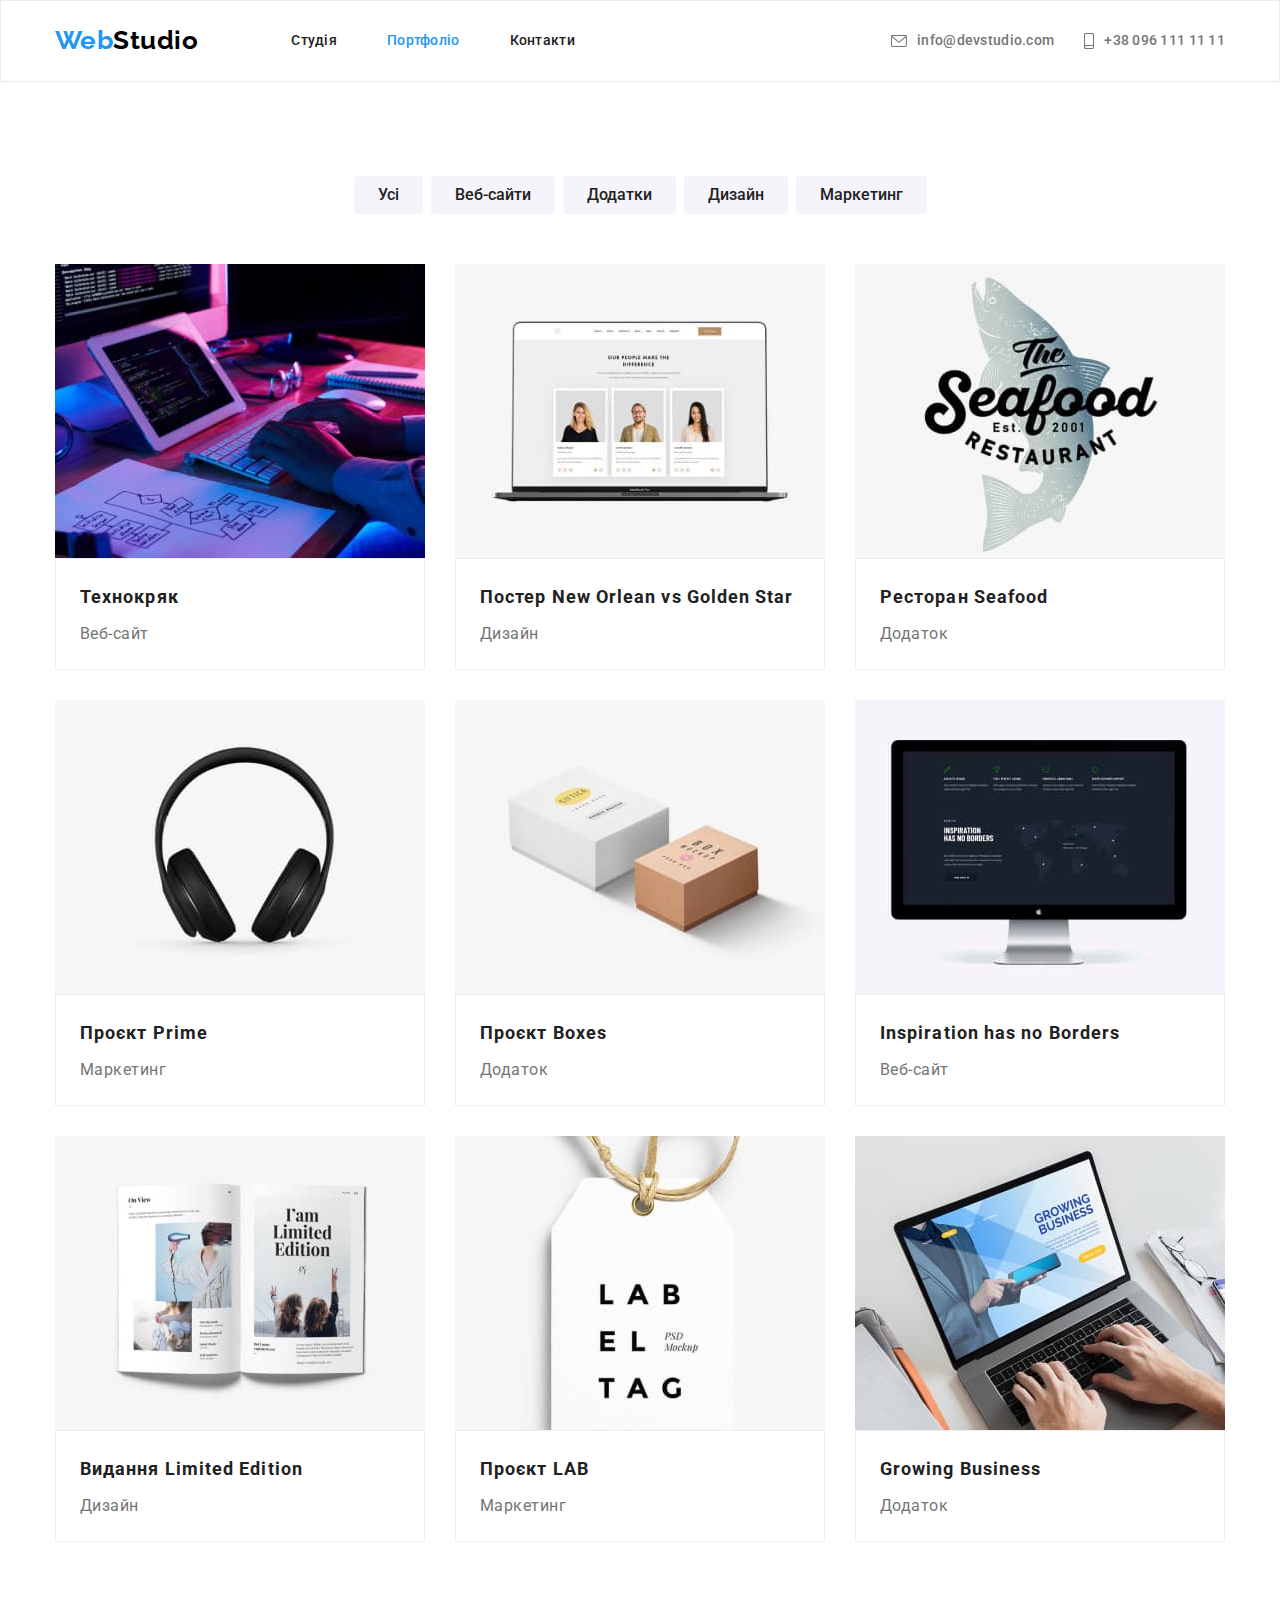
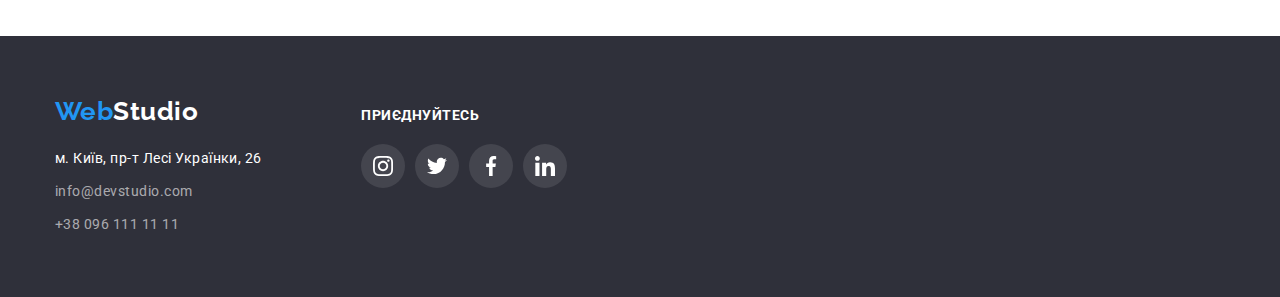
==== portfolio.html @ 96d1665d "Дані з макета 4" ====
<!DOCTYPE html>
<html lang="en">
<head>
    <meta charset="UTF-8">
    <meta http-equiv="X-UA-Compatible" content="IE=edge">
    <meta name="viewport" content="width=device-width, initial-scale=1.0">
    <title>Document</title>
    <link rel="preconnect" href="https://fonts.googleapis.com">
    <link rel="preconnect" href="https://fonts.gstatic.com" crossorigin>
    <link href="https://fonts.googleapis.com/css2?family=Raleway:wght@700&family=Roboto:wght@400;500;700;900&display=swap"rel="stylesheet">
    <link rel="stylesheet" href="https://cdnjs.cloudflare.com/ajax/libs/modern-normalize/1.1.0/modern-normalize.min.css">
    <link rel="stylesheet" href="./css/common.css">
    <link rel="stylesheet" href="./css/styles.css">
</head>
<body>
    <header class="page-header"> 
        <div class="container main-nav">
            <nav class="nav">
                <a class="logo" href="./index.html">Web<samp class="logo-link">Studio</samp></a>

                <ul class="site-nav list">
                    <li class="item"><a href="./index.html" class="link">Студія</a></li>
                    <li class="item"><a href="./portfolio.html" class="link current">Портфоліо</a></li>
                    <li class="item"><a href="" class="link">Контакти</a></li>          
                </ul>
            </nav>

            <ul class="mail-tel list">
                <li class="item">
                    <a href="mailto:info@devstudio.com" class="link mail">
                        <svg class="mail-icon" width="16" height="12">
                            <use href="./images/icons.svg#envelope"></use>
                        </svg>
                    info@devstudio.com</a>
                </li>
                <li class="item">
                    <a href="tel:+380961111111" class="link mail">
                        <svg class="mail-icon" width="10" height="16">
                            <use href="./images/icons.svg#smartphone"></use>
                        </svg>
                    +38 096 111 11 11</a>
                </li>
            </ul>
        </div>
    </header>

    <main>
        <section class="section container">
            <h1 class="none">Фільтир</h1>
            <ul class="filter list">
                <li class="item"><button class="button" type="button">Усі</button></li>
                <li class="item"><button class="button" type="button">Веб-сайти</button></li>
                <li class="item"><button class="button" type="button">Додатки</button></li>
                <li class="item"><button class="button" type="button">Дизайн</button></li>
                <li class="item"><button class="button" type="button">Маркетинг</button></li>
            </ul>

            <ul class="portfolios-list list">
                <li class="element">
                    <a href="" class="element-link" target="_blank">
                        <img src="./images/work1.jpg" alt="Технокряк" width="370">
                        <div class="element-text">
                            <h2 class="title-two">Технокряк</h2>
                            <p class="text-with">Веб-сайт</p>
                        </div>
                    </a>
                </li>

                <li class="element">
                    <a href="" class="element-link" target="_blank">                    
                        <img src="./images/p/portfolio1.jpg" alt="Постер New Orlean vs Golden Star" width="370">
                        <div class="element-text">
                            <h2 class="title-two">Постер New Orlean vs Golden Star</h2>
                            <p class="text-with">Дизайн</p>
                        </div>
                    </a>
                </li>

                <li class="element">
                    <a href="" class="element-link" target="_blank">
                        <img src="./images/p/portfolio3.jpg" alt="Ресторан Seafood" width="370">
                        <div class="element-text">
                            <h2 class="title-two">Ресторан Seafood</h2>
                            <p class="text-with">Додаток</p>
                        </div>
                    </a>
                </li>

                <li class="element">
                    <a href="" class="element-link" target="_blank">
                        <img src="./images/p/portfolio4.jpg" alt="Проєкт Prime" width="370">
                        <div class="element-text">
                            <h2 class="title-two">Проєкт Prime</h2>
                            <p class="text-with">Маркетинг</p>
                        </div>
                    </a>
                </li>

                <li class="element">
                    <a href="" class="element-link" target="_blank">
                        <img src="./images/p/portfolio5.jpg" alt="Проєкт Boxes" width="370">
                        <div class="element-text">
                            <h2 class="title-two">Проєкт Boxes</h2>
                            <p class="text-with">Додаток</p>
                        </div>
                    </a>
                </li>

                <li class="element">
                    <a href="" class="element-link" target="_blank">
                        <img src="./images/p/portfolio6.jpg" alt="Inspiration has no Borders" width="370">
                        <div class="element-text">
                            <h2 class="title-two">Inspiration has no Borders</h2>
                            <p class="text-with">Веб-сайт</p>
                        </div>
                    </a>
                </li>

                <li class="element">
                    <a href="" class="element-link" target="_blank">
                        <img src="./images/p/portfolio7.jpg" alt="Видання Limited Edition" width="370">
                        <div class="element-text">
                            <h2 class="title-two">Видання Limited Edition</h2>
                            <p class="text-with">Дизайн</p>
                        </div>
                    </a>
                </li>

                <li class="element">
                    <a href="" class="element-link" target="_blank">
                        <img src="./images/p/portfolio8.jpg" alt="Проєкт LAB" width="370">
                        <div class="element-text">
                            <h2 class="title-two">Проєкт LAB</h2>
                            <p class="text-with">Маркетинг</p>
                        </div>
                    </a>
                </li>

                <li class="element">
                    <a href="" class="element-link" target="_blank">
                        <img src="./images/p/portfolio9.jpg" alt="Growing Business" width="370">
                        <div class="element-text">
                            <h2 class="title-two">Growing Business</h2>
                            <p class="text-with">Додаток</p>
                        </div>
                    </a>
                </li>
            </ul>
        </section>
    </main>

<footer class="footer">
    <div class="container footer-aside">
        <div class="footer-iten">
            <a class="logo" href="./index.html">Web<samp class="logo-footer">Studio</samp></a>

            <address class="address-team">
                <ul class="list">
                    <li class="info-maps"><a class="address maps"
                            href="https://www.google.com/maps/place/%D0%B1%D1%83%D0%BB%D1%8C%D0%B2%D0%B0%D1%80+%D0%9B%D0%B5%D1%81%D1%96+%D0%A3%D0%BA%D1%80%D0%B0%D1%97%D0%BD%D0%BA%D0%B8,+26,+%D0%9A%D0%B8%D1%97%D0%B2,+02000/@50.4266042,30.5366785,17.25z/data=!4m5!3m4!1s0x40d4cf0e033ecbe9:0x57a4dffefec77da0!8m2!3d50.4265807!4d30.5383858"
                            target="_blank" rel="noopener noreferrer">м. Київ, пр-т Лесі Українки, 26</a></li>
                    <li class="info"><a class="address" href="mailto:info@devstudio.com">info@devstudio.com</a></li>
                    <li class="info"><a class="address" href="tel:+380961111111">+38 096 111 11 11</a></li>
                </ul>
            </address>
        </div>
        <div class="join">
            <h3 class="join-text">ПРИЄДНУЙТЕСЬ</h3>
            <ul class="join-list">
                <li>
                    <a href="https://www.instagram.com/" class="socials-item changes" target="_blank">
                        <svg class="socials-icon changes" width="20" height="20">
                            <use href="./images/icons.svg#instagram"></use>
                        </svg>
                    </a>
                </li>

                <li>
                    <a href="https://twitter.com/?lang=uk" class="socials-item changes" target="_blank">
                        <svg class="socials-icon changes" width="20" height="20">
                            <use href="./images/icons.svg#twitter"></use>
                        </svg>
                    </a>
                </li>

                <li>
                    <a href="https://www.facebook.com/" class="socials-item changes" target="_blank">
                        <svg class="socials-icon changes" width="20" height="20">
                            <use href="./images/icons.svg#facebook"></use>
                        </svg>
                    </a>
                </li>

                <li>
                    <a href="https://www.linkedin.com/" class="socials-item changes" target="_blank">
                        <svg class="socials-icon changes" width="20" height="20">
                            <use href="./images/icons.svg#linkedin"></use>
                        </svg>
                    </a>
                </li>
            </ul>
        </div>

    </div>
</footer>

</body>
</html>
---- css/common.css ----
html {
    box-sizing: border-box;
}

*,
*::before,
*::after {
    box-sizing: inherit;
}

:root {
--primary-text-color: #212121;
--title-text-color: #757575;
--accnent-color: #2196F3;
--primary-white-color: #FFFFFF;
}

body {
    background-color: var(--primary-white-color);
    color: var(--title-text-color);
    font-family: 'Roboto', sans-serif;
    letter-spacing: 0.03em;
}

.list {
    padding: 0;
    margin: 0;
    list-style: none;
}

.page-header {
    border: 1px solid #ECECEC;
}

.main-nav {
    display: flex;
    align-items: center;
    padding-left: 10px;
}

.logo {
    margin-right: 93px;
    color: #2196F3;
    font-family: "Raleway", cursive;
    font-weight: 700;
    font-size: 26px;
    line-height: 1.2;
    text-decoration: none;
}

.logo-link {
    color: #000000; 
    font-family: "Raleway", cursive;
    font-weight: 700;
    font-size: 26px;
    line-height: 1.2;
    text-decoration: none;    
}

.logo-footer {
    color: #FFFFFF; 
    font-family: "Raleway", cursive;
    font-weight: 700;
    font-size: 26px;
    line-height: 1.2;
    text-decoration: none; 
}

.nav {
    display: flex;
    align-items: center;
}

.site-nav {
    display: flex;
}

.site-nav .item:not(:last-child) {
    margin-right: 50px;
}

.site-nav .link {
    display: block;
    padding-top: 32px;
    padding-bottom: 32px;
    
    color: var(--primary-text-color);
    font-weight: 500;
    font-size: 14px;
    line-height: 1.14;
    letter-spacing: 0.02em;
    text-decoration: none;
}
    
.site-nav .link:hover, 
.site-nav .link:focus {
    color: var(--accnent-color);
}
    
.site-nav .link.current {
    color: var(--accnent-color);
}
    
.mail-tel {
    display: flex;
    margin-left: auto;
}

.mail-tel .item:not(:last-child) {
    margin-right: 30px;
}

.mail-tel .mail {
    color: var(--title-text-color);
    font-weight: 500;
    font-size: 14px;
    line-height: 1.14;
    letter-spacing: 0.02em;
    text-decoration: none;
}
    
.mail-icon {
    fill: currentColor;
    display: inline-block;
    margin-right: 10px;
}

.mail {
    display: flex;
    justify-content: center;
    align-items: center;
}

.mail:hover,
.mail:focus {
    color: var(--accnent-color);
}
    
/* Футер */

.footer {
    background: #2F303A;
    padding-top: 60px;
    padding-bottom: 60px;
}

.footer-aside {
    display: flex;
}

.footer-iten {
    display: flex;
    flex-direction: column;
}

.address-team {
    display: flex;
    flex-direction: column;
}

.address {
    font-style: normal;
    font-weight: 400;
    font-size: 14px;
    line-height: 1.71;
    margin-top: 9px;
    color: rgba(255, 255, 255, 0.6);
    text-decoration: none;
}

.address.maps {
    color: var(--primary-white-color);
}

.info-maps {
    margin-top: 20px;
}

.info {
    margin-top: 9px;
}

.address:hover,
.address:focus {
    color: var(--accnent-color);
}

.join {
    display: flex;
    flex-direction: column;
    margin-left: 70px;
}
.join-text {
    margin-bottom: 20px;
    margin-top: 12px;
    font-weight: 700;
    font-size: 14px;
    line-height: 1.14;
    color: var(--primary-white-color);
}

.join-list {
    display: flex;
}
 
.socials-item.changes {
    background: rgba(255, 255, 255, 0.1);
}

.socials-icon.changes {
    fill: #FFFFFF;
}

.socials-item:hover,
.socials-item:focus {
    border: 1px solid var(--accnent-color);
    background-color: var(--accnent-color);
}
---- css/styles.css ----
ul {
    list-style: none;
    padding: 0;
    margin: 0;
}

a {
    text-decoration: none;
    color: inherit;
}

h1,
h2,
h3,
h4,
h5,
h6 {
    margin: 0;
}

p {
    margin: 0;
}

address {
    font-style: normal;
}

button {
    font-family: inherit;
    padding: 0;
    margin: 0;
}

img {
    display: block;
    max-width: 100%;
    height: auto;
}


.container {
    width: 1200px;
    padding-left: 15px;
    padding-right: 15px;

    margin-left: auto;
    margin-right: auto;
}

.none {
    display: none;
}

/* Секція Герой */

.hero-title {
    color: var(--primary-white-color);
    font-weight: 900;
    font-size: 44px;
    line-height: 1.36;
    letter-spacing: 0.06em;
    text-transform: uppercase;
    max-width: 696px;
    margin: 0 auto;
    margin-bottom: 30px;
    text-align: center;
}

.hero {
    display: block;
    background: #2F303A;
    text-align: center;
    padding-top: 200px;
    padding-bottom: 200px;
}

.overlay {
    max-width: 1600px;
    height: 600px;
    margin-left: auto;
    margin-right: auto;
    outline: 1px solid #C4C4C4;
    background-image: linear-gradient(
            to right,
            rgba(47, 48, 58, 0.4),
            rgba(47, 48, 58, 0.4)
        ),
        url(../images/hero.jpg);
    background-repeat: no-repeat;
    background-position: center;
    background-size: cover;
}

/* Параметри секцій */

.section {
    padding-top: 94px;
    padding-bottom: 94px;
}

.section.no-padding {
    padding-bottom: 0;
}

.section-title {
    margin-top: 0;
    margin-bottom: 50px;
    color: var(--primary-text-color);
    font-weight: 700;
    font-size: 36px;
    line-height: 1.17;
    text-align: center;
    
}

/* Секція Особливості */

.feature-list .title {
    margin-top: 30px;
    margin-bottom: 10px;
    color: var(--primary-text-color);
    font-weight: 700;
    font-size: 14px;
    line-height: 1.14;
}

.feature-list .text {
    margin: 0;
    font-weight: 400;
    font-size: 14px;
    line-height: 1.71;
}

.feature-list{
    display: flex;
    flex-wrap: wrap;
}

.feature {
    width: 270px;
    margin-right: 30px;
    margin-bottom: 30px;
}

.feature:nth-child(4n) {
    margin-right: 0;
}

.feature:nth-last-child(-n+4) {
    margin-bottom: 0;
}

.feature-item {
    display: flex;
    align-items: center;
    border: none;
    width: 270px;
    height: 120px;
    background-color: #F5F4FA;
}

.feature-icon {
    margin: 0 auto;
    fill: currentColor;
}

/* Секція Роботи */

.work {
    display: flex;
  } 

.item-work {
    width: calc((100%-60px)/3);
    margin-right: 30px;
}

.item-work:nth-child(3n) {
    margin-right: 0;
}

/* Секція Команда */

.team-list .title {
    margin-top: 30px;
    margin-bottom: 0;
    font-weight: 500;
    font-size: 16px;
    line-height: 1.19;
    color: var(--primary-text-color);
    text-align: center
}

.team-list .text-two {
    margin-top: 10px;
    margin-bottom: 18px;
    font-weight: 400;
    font-size: 16px;
    line-height: 1.19;
    text-align: center

}

.team {
    background: #F5F4FA
}

.team-list {
    display: flex;
    flex-wrap: wrap;
}

.element-team {
    background: #FFFFFF;
    box-shadow: 0px 1px 3px rgba(0, 0, 0, 0.12), 0px 1px 1px rgba(0, 0, 0, 0.14), 0px 2px 1px rgba(0, 0, 0, 0.2);
    border-radius: 0px 0px 4px 4px;
    width: 270px;
    margin-right: 30px;
    margin-bottom: 30px;
}

.element-team:nth-child(4n) {
    margin-right: 0;
}

.element-team:nth-last-child(-n+4) {
    margin-bottom: 0;
}

.socials {
    display: flex;
    margin-left: 32px;
    margin-bottom: 30px;
}

.socials-item:nth-child(4n) {
    margin-right: 0;
}

.socials-item {
    width: 44px;
    height: 44px;
    margin-right: 10px;
    display: flex;
    align-items: center;
    justify-content: center;
    border-radius: 50%;
    color: #AFB1B8;
    ;
}

.socials-item:hover,
.socials-item:focus {
    border: 1px solid var(--accnent-color);
    color: var(--primary-white-color);
    background-color: var(--accnent-color);
}

.socials-icon {
    fill: currentColor;
}

/* Кнопки */

.button-primaru {
    display: inline-block;
    border: 1px solid transparent;
    padding-top: 8px;
    padding-bottom: 8px;
    min-width: 216px;

    color: var(--primary-white-color);
    background: #2196F3;
    box-shadow: 0px 4px 4px rgba(0, 0, 0, 0.15);
    font-weight: 700;
    font-size: 16px;
    line-height: 1.875;
    letter-spacing: 0.06em;
    border-radius: 4px;
    text-align: center;
    cursor: pointer;
}

.button-primaru:hover,
.button-primaru:focus {
    background: #188CE8;
    box-shadow: 0px 4px 4px rgba(0, 0, 0, 0.15);
}

.button {
    font-family: 'Roboto', sans-serif;
    display: inline-block;
    padding-top: 5px;
    padding-bottom: 5px;
    padding-left: 23px;
    padding-right: 23px;
    color: var(--primary-text-color);
    background-color: #F5F4FA;
    font-weight: 500;
    font-size: 16px;
    line-height: 1.625;
    border-radius: 4px;
    border: 1px solid transparent;
    text-decoration: none;
    cursor: pointer;
}

.button:hover,
.button:focus {
    color: var(--primary-white-color);
    background-color:var(--accnent-color);
    box-shadow: 0px 3px 1px rgba(0, 0, 0, 0.1), 0px 1px 2px rgba(0, 0, 0, 0.08), 0px 2px 2px rgba(0, 0, 0, 0.12);
}


/* Постійні клієнти */

.clients {
    display: flex;
    padding: 0;
    margin: 0 auto;
    list-style: none;
}

.customers {
    display: flex;
    width: 170px;
    height: 92px;
    margin-right: 30px;
}

.customers:nth-child(6n) {
    margin-right: 0;
}

.clients-item {
    width: 100%;
    display: flex;
    align-items: center;
    justify-content: center;
    border: 1px solid #AFB1B8;
    border-radius: 4px;
    color: #AFB1B8;;
}

.clients-item:hover,
.clients-item:focus {
    border: 1px solid var(--accnent-color);
    color: var(--accnent-color);
}

.clients-icon {
    fill: currentColor;
}

/* Фільтер */

.filter {
    display: flex;
    justify-content: center;
    margin-bottom: 50px;
}

.filter .item:not(:last-child) {
    margin-right: 8px;
}

/* Портфоліо */

.portfolios-list .title-two {
    margin-top: 20px;
    margin-bottom: 0;
    margin-left: 24px;
    color:var(--primary-text-color);
    font-weight: 700;
    font-size: 18px;
    line-height: 2; 
    letter-spacing: 0.06em;
}

.portfolios-list .text-with {
    margin-top: 4px;
    margin-bottom: 20px;
    margin-left: 24px;
    font-weight: 400;
    font-size: 16px;
    line-height: 1.875;
}

.portfolios-list{
    display: flex;
    flex-wrap: wrap;
}

.element {
    width: 370px;
    margin-right: 30px;
    margin-bottom: 30px;
}

.element:nth-child(3n) {
    margin-right: 0;
}

.element:nth-last-child(-n+3) {
    margin-bottom: 0;
}

.element-text {
    border: 1px solid #EEEEEE;
}

.element-link {
    display: block;
}

.element-link:hover,
.element-link:focus {
    box-shadow: 0px 1px 1px rgba(0, 0, 0, 0.12), 0px 4px 4px rgba(0, 0, 0, 0.06), 1px 4px 6px rgba(0, 0, 0, 0.16);
}
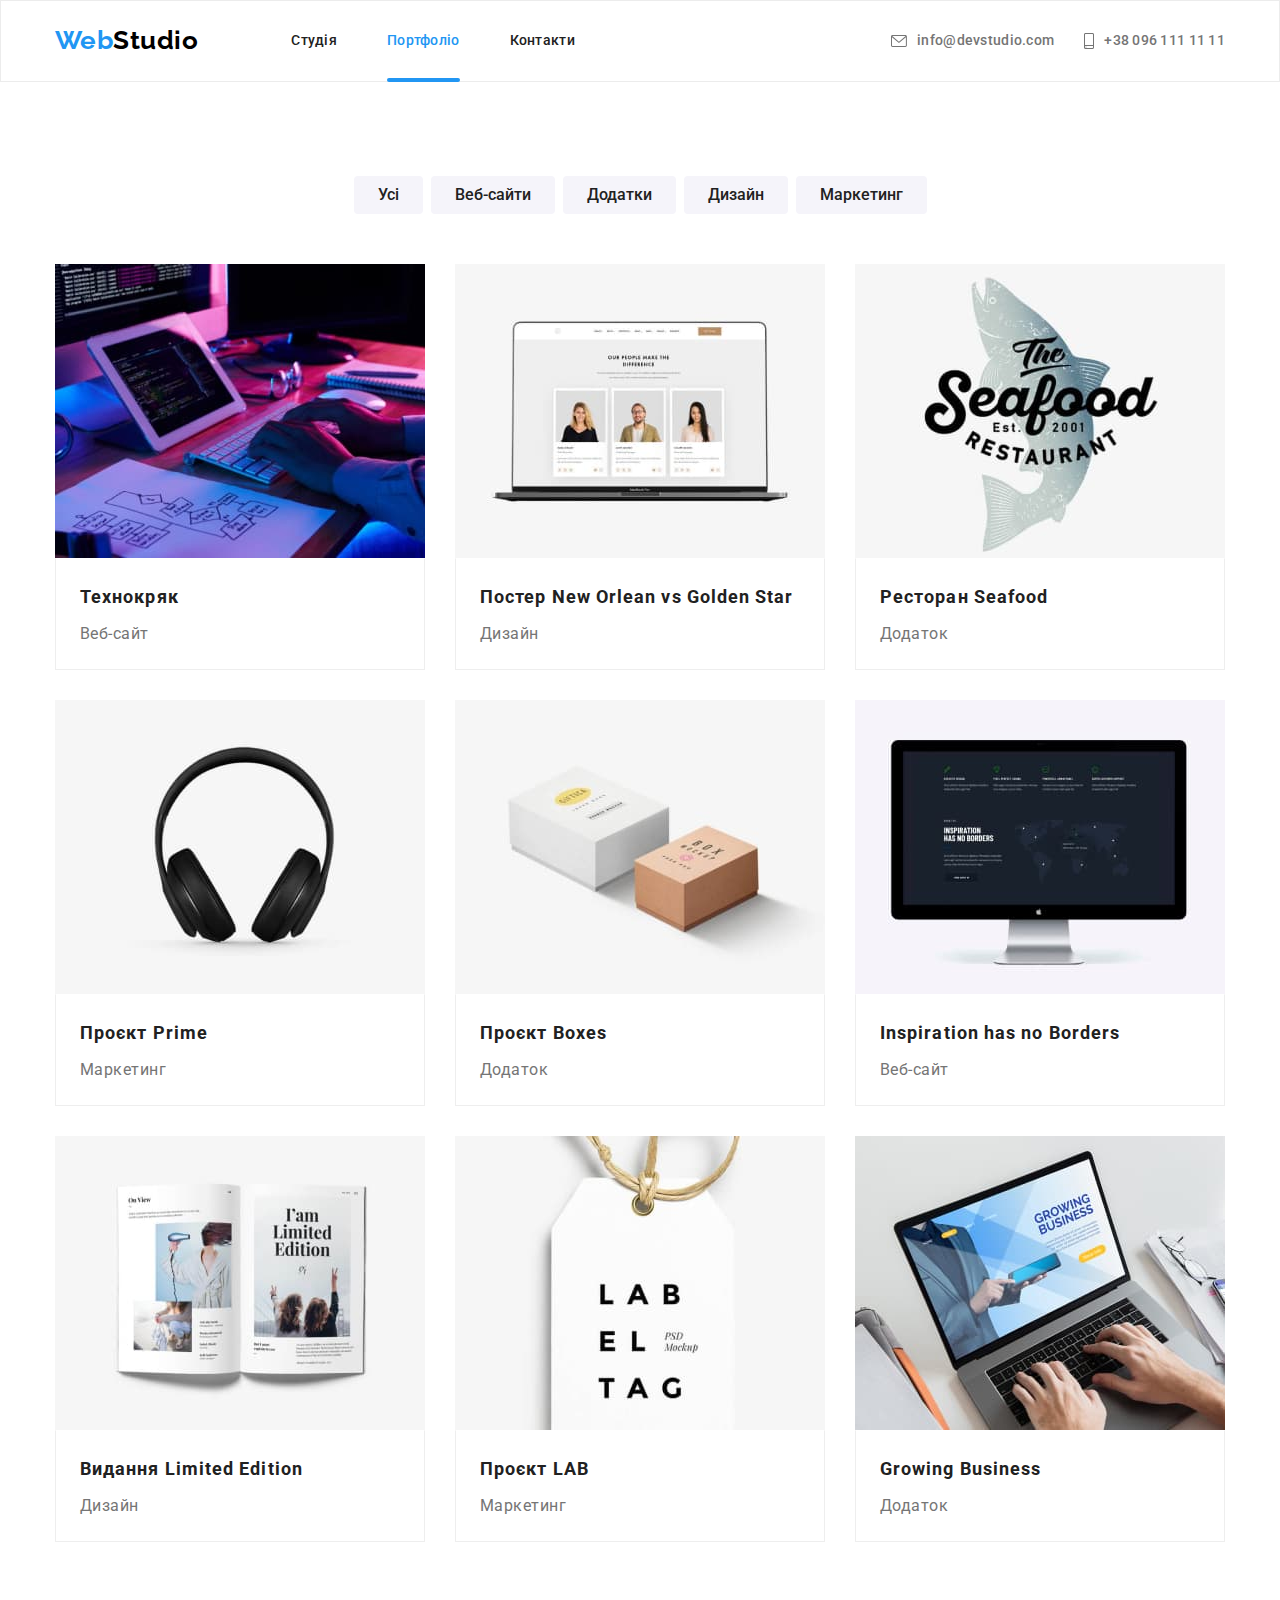
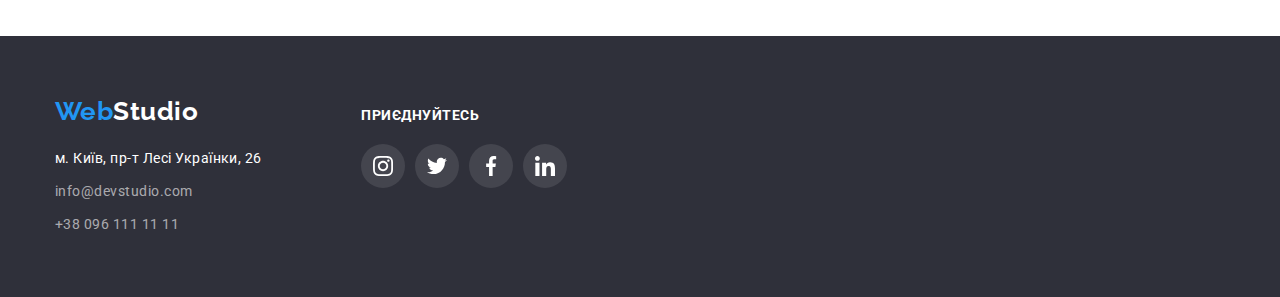
==== commit 32288dae: "Після зауважень" ====
--- a/portfolio.html
+++ b/portfolio.html
@@ -1,5 +1,5 @@
 <!DOCTYPE html>
-<html lang="en">
+<html lang="uk">
 <head>
     <meta charset="UTF-8">
     <meta http-equiv="X-UA-Compatible" content="IE=edge">
@@ -19,9 +19,9 @@
                 <a class="logo" href="./index.html">Web<samp class="logo-link">Studio</samp></a>
 
                 <ul class="site-nav list">
-                    <li class="item"><a href="./index.html" class="link">Студія</a></li>
-                    <li class="item"><a href="./portfolio.html" class="link current">Портфоліо</a></li>
-                    <li class="item"><a href="" class="link">Контакти</a></li>          
+                    <li class="item"><a href="./index.html" class="link link-nav">Студія</a></li>
+                    <li class="item"><a href="./portfolio.html" class="link link-nav current">Портфоліо</a></li>
+                    <li class="item"><a href="" class="link link-nav">Контакти</a></li>          
                 </ul>
             </nav>
 
@@ -58,7 +58,11 @@
             <ul class="portfolios-list list">
                 <li class="element">
                     <a href="" class="element-link" target="_blank">
-                        <img src="./images/work1.jpg" alt="Технокряк" width="370">
+                        <div class="activ">
+                            <img src="./images/work1.jpg" alt="Технокряк" width="370">
+                            <p class="activ-text">Ресурс пропонує комплексні пропозиції з різним рівнем функціоналу та сервісів. Все це дозволить відвідувачу отримати
+                            вичерпні відомості про компанію чи приватну особу.</p>
+                        </div>
                         <div class="element-text">
                             <h2 class="title-two">Технокряк</h2>
                             <p class="text-with">Веб-сайт</p>
@@ -68,7 +72,11 @@
 
                 <li class="element">
                     <a href="" class="element-link" target="_blank">                    
-                        <img src="./images/p/portfolio1.jpg" alt="Постер New Orlean vs Golden Star" width="370">
+                        <div class="activ">
+                            <img src="./images/p/portfolio1.jpg" alt="Постер New Orlean vs Golden Star" width="370">
+                            <p class="activ-text">Ресурс пропонує комплексні пропозиції з різним рівнем функціоналу та сервісів. Все це дозволить
+                            відвідувачу отримати вичерпні відомості про компанію чи приватну особу.</p>
+                        </div>
                         <div class="element-text">
                             <h2 class="title-two">Постер New Orlean vs Golden Star</h2>
                             <p class="text-with">Дизайн</p>
@@ -78,7 +86,11 @@
 
                 <li class="element">
                     <a href="" class="element-link" target="_blank">
-                        <img src="./images/p/portfolio3.jpg" alt="Ресторан Seafood" width="370">
+                        <div class="activ">
+                            <img src="./images/p/portfolio3.jpg" alt="Ресторан Seafood" width="370">
+                            <p class="activ-text">Ресурс пропонує комплексні пропозиції з різним рівнем функціоналу та сервісів. Все це дозволить
+                            відвідувачу отримати вичерпні відомості про компанію чи приватну особу.</p>
+                        </div>
                         <div class="element-text">
                             <h2 class="title-two">Ресторан Seafood</h2>
                             <p class="text-with">Додаток</p>
@@ -88,7 +100,11 @@
 
                 <li class="element">
                     <a href="" class="element-link" target="_blank">
-                        <img src="./images/p/portfolio4.jpg" alt="Проєкт Prime" width="370">
+                        <div class="activ">
+                            <img src="./images/p/portfolio4.jpg" alt="Проєкт Prime" width="370">
+                            <p class="activ-text">Ресурс пропонує комплексні пропозиції з різним рівнем функціоналу та сервісів. Все це дозволить
+                            відвідувачу отримати вичерпні відомості про компанію чи приватну особу.</p>
+                        </div>
                         <div class="element-text">
                             <h2 class="title-two">Проєкт Prime</h2>
                             <p class="text-with">Маркетинг</p>
@@ -98,7 +114,11 @@
 
                 <li class="element">
                     <a href="" class="element-link" target="_blank">
-                        <img src="./images/p/portfolio5.jpg" alt="Проєкт Boxes" width="370">
+                        <div class="activ">
+                            <img src="./images/p/portfolio5.jpg" alt="Проєкт Boxes" width="370">
+                            <p class="activ-text">Ресурс пропонує комплексні пропозиції з різним рівнем функціоналу та сервісів. Все це дозволить
+                            відвідувачу отримати вичерпні відомості про компанію чи приватну особу.</p>
+                        </div>
                         <div class="element-text">
                             <h2 class="title-two">Проєкт Boxes</h2>
                             <p class="text-with">Додаток</p>
@@ -108,7 +128,11 @@
 
                 <li class="element">
                     <a href="" class="element-link" target="_blank">
-                        <img src="./images/p/portfolio6.jpg" alt="Inspiration has no Borders" width="370">
+                        <div class="activ">
+                            <img src="./images/p/portfolio6.jpg" alt="Inspiration has no Borders" width="370">
+                            <p class="activ-text">Ресурс пропонує комплексні пропозиції з різним рівнем функціоналу та сервісів. Все це дозволить
+                            відвідувачу отримати вичерпні відомості про компанію чи приватну особу.</p>
+                        </div>
                         <div class="element-text">
                             <h2 class="title-two">Inspiration has no Borders</h2>
                             <p class="text-with">Веб-сайт</p>
@@ -118,7 +142,11 @@
 
                 <li class="element">
                     <a href="" class="element-link" target="_blank">
-                        <img src="./images/p/portfolio7.jpg" alt="Видання Limited Edition" width="370">
+                        <div class="activ">
+                            <img src="./images/p/portfolio7.jpg" alt="Видання Limited Edition" width="370">
+                            <p class="activ-text">Ресурс пропонує комплексні пропозиції з різним рівнем функціоналу та сервісів. Все це дозволить
+                            відвідувачу отримати вичерпні відомості про компанію чи приватну особу.</p>
+                        </div>
                         <div class="element-text">
                             <h2 class="title-two">Видання Limited Edition</h2>
                             <p class="text-with">Дизайн</p>
@@ -128,7 +156,11 @@
 
                 <li class="element">
                     <a href="" class="element-link" target="_blank">
-                        <img src="./images/p/portfolio8.jpg" alt="Проєкт LAB" width="370">
+                        <div class="activ">
+                            <img src="./images/p/portfolio8.jpg" alt="Проєкт LAB" width="370">
+                            <p class="activ-text">Ресурс пропонує комплексні пропозиції з різним рівнем функціоналу та сервісів. Все це дозволить
+                            відвідувачу отримати вичерпні відомості про компанію чи приватну особу.</p>
+                        </div>
                         <div class="element-text">
                             <h2 class="title-two">Проєкт LAB</h2>
                             <p class="text-with">Маркетинг</p>
@@ -138,7 +170,11 @@
 
                 <li class="element">
                     <a href="" class="element-link" target="_blank">
+                       <div class="activ">
                         <img src="./images/p/portfolio9.jpg" alt="Growing Business" width="370">
+                        <p class="activ-text">Ресурс пропонує комплексні пропозиції з різним рівнем функціоналу та сервісів. Все це дозволить
+                        відвідувачу отримати вичерпні відомості про компанію чи приватну особу.</p>
+                       </div>
                         <div class="element-text">
                             <h2 class="title-two">Growing Business</h2>
                             <p class="text-with">Додаток</p>
--- a/css/common.css
+++ b/css/common.css
@@ -68,11 +68,45 @@
 
 .nav {
     display: flex;
+    justify-content: center;
     align-items: center;
 }
 
 .site-nav {
     display: flex;
+}
+ 
+.item {
+    position: relative;
+}
+
+.link-nav::after {
+    content: "";
+    position: absolute;
+    left: 0;
+    bottom: -1px;
+    width: 100%;
+    height: 4px;
+    border-radius: 2px;
+    background-color: var(--accnent-color);
+    opacity: 0;
+    transition: opacity 250ms cubic-bezier(0.4, 0, 0.2, 1);
+}
+
+.link-nav:hover::after,
+.link-nav:focus::after {
+    opacity: 1;
+}
+
+.current::before {
+    content: "";
+    position: absolute;
+    left: 0;
+    bottom: -1px;
+    width: 100%;
+    height: 4px;
+    border-radius: 2px;
+    background-color: var(--accnent-color);
 }
 
 .site-nav .item:not(:last-child) {
@@ -90,6 +124,7 @@
     line-height: 1.14;
     letter-spacing: 0.02em;
     text-decoration: none;
+    transition: color 250ms cubic-bezier(0.4, 0, 0.2, 1);
 }
     
 .site-nav .link:hover, 
@@ -110,25 +145,22 @@
     margin-right: 30px;
 }
 
-.mail-tel .mail {
+.mail-icon {
+    fill: currentColor;
+    margin-right: 10px;
+}
+
+.mail {
     color: var(--title-text-color);
     font-weight: 500;
     font-size: 14px;
     line-height: 1.14;
     letter-spacing: 0.02em;
     text-decoration: none;
-}
-    
-.mail-icon {
-    fill: currentColor;
-    display: inline-block;
-    margin-right: 10px;
-}
-
-.mail {
     display: flex;
     justify-content: center;
     align-items: center;
+    transition: color 250ms cubic-bezier(0.4, 0, 0.2, 1);
 }
 
 .mail:hover,
@@ -146,6 +178,7 @@
 
 .footer-aside {
     display: flex;
+    align-items: baseline;
 }
 
 .footer-iten {
@@ -166,6 +199,7 @@
     margin-top: 9px;
     color: rgba(255, 255, 255, 0.6);
     text-decoration: none;
+    transition: color 250ms cubic-bezier(0.4, 0, 0.2, 1);
 }
 
 .address.maps {
@@ -192,7 +226,6 @@
 }
 .join-text {
     margin-bottom: 20px;
-    margin-top: 12px;
     font-weight: 700;
     font-size: 14px;
     line-height: 1.14;
@@ -204,15 +237,9 @@
 }
  
 .socials-item.changes {
-    background: rgba(255, 255, 255, 0.1);
+    background-color: rgba(255, 255, 255, 0.1);
 }
 
 .socials-icon.changes {
     fill: #FFFFFF;
 }
-
-.socials-item:hover,
-.socials-item:focus {
-    border: 1px solid var(--accnent-color);
-    background-color: var(--accnent-color);
-}--- a/css/styles.css
+++ b/css/styles.css
@@ -172,12 +172,27 @@
   } 
 
 .item-work {
+    position: relative;
     width: calc((100%-60px)/3);
     margin-right: 30px;
 }
 
 .item-work:nth-child(3n) {
     margin-right: 0;
+}
+
+.text-background {
+    position: absolute;
+    width: 100%;
+    bottom: 0;
+    font-weight: 700;
+    font-size: 14px;
+    line-height: 1.143;
+    text-align: center;
+    text-transform: uppercase;
+    color: var(--primary-white-color);
+    padding: 27px 0;
+    background: rgba(47, 48, 58, 0.8);
 }
 
 /* Секція Команда */
@@ -242,17 +257,18 @@
     width: 44px;
     height: 44px;
     margin-right: 10px;
+    border: none;
     display: flex;
     align-items: center;
     justify-content: center;
     border-radius: 50%;
     color: #AFB1B8;
-    ;
+    transition: color 250ms cubic-bezier(0.4, 0, 0.2, 1),
+    background-color 250ms cubic-bezier(0.4, 0, 0.2, 1);
 }
 
 .socials-item:hover,
 .socials-item:focus {
-    border: 1px solid var(--accnent-color);
     color: var(--primary-white-color);
     background-color: var(--accnent-color);
 }
@@ -280,6 +296,8 @@
     border-radius: 4px;
     text-align: center;
     cursor: pointer;
+    transition: background 250ms cubic-bezier(0.4, 0, 0.2, 1),
+    box-shadow 250ms cubic-bezier(0.4, 0, 0.2, 1);
 }
 
 .button-primaru:hover,
@@ -304,6 +322,9 @@
     border: 1px solid transparent;
     text-decoration: none;
     cursor: pointer;
+    transition: color 250ms cubic-bezier(0.4, 0, 0.2, 1),
+    background-color 250ms cubic-bezier(0.4, 0, 0.2, 1),
+    box-shadow 250ms cubic-bezier(0.4, 0, 0.2, 1);
 }
 
 .button:hover,
@@ -341,7 +362,9 @@
     justify-content: center;
     border: 1px solid #AFB1B8;
     border-radius: 4px;
-    color: #AFB1B8;;
+    color: #AFB1B8;
+    transition: border 250ms cubic-bezier(0.4, 0, 0.2, 1),
+    color 250ms cubic-bezier(0.4, 0, 0.2, 1);
 }
 
 .clients-item:hover,
@@ -407,12 +430,40 @@
     margin-bottom: 0;
 }
 
+.activ {
+    position: relative;
+    overflow: hidden;
+}
+
+.activ-text {
+    position: absolute;
+    height: 100%;
+    top: 0;
+    left: 0;
+    padding: 63px 24px;
+    font-weight: 400;
+    font-size: 18px;
+    line-height: 1.55;
+    color: var(--primary-white-color);
+    display: flex;
+    background: rgba(33, 150, 243, 0.9);
+    transform: translateY(100%);
+    transition: transform 250ms cubic-bezier(0.4, 0, 0.2, 1);
+}
+
 .element-text {
     border: 1px solid #EEEEEE;
+    border-top: 1px solid transparent;
 }
 
 .element-link {
     display: block;
+    transition: box-shadow 250ms cubic-bezier(0.4, 0, 0.2, 1);
+}
+
+.element-link:hover .activ-text,
+.element-link:focus .activ-text {
+    transform: translateY(0);
 }
 
 .element-link:hover,
@@ -420,4 +471,61 @@
     box-shadow: 0px 1px 1px rgba(0, 0, 0, 0.12), 0px 4px 4px rgba(0, 0, 0, 0.06), 1px 4px 6px rgba(0, 0, 0, 0.16);
 }
 
-
+/* Модельне вікно */
+
+.backdrop {
+    position: fixed;
+    top: 0;
+    bottom: 0;
+    left: 0;
+    right: 0;
+    background-color: rgba(0, 0, 0, 0.2);
+    opacity: 1;
+    transition: opacity 250ms cubic-bezier(0.4, 0, 0.2, 1);
+}
+
+.backdrop.is-hidden {
+    opacity: 0;
+    pointer-events: none;
+}
+
+.backdrop.is-hidden .modal {
+    transform: translate(-50%, -50%) scale(1.1);
+}
+
+.modal {
+    position: absolute;
+    top: 50%;
+    left: 50%;
+    min-height: 581px;
+    min-width: 528px;
+    background-color: #FFFFFF;
+    border-radius: 4px;
+    transform: translate(-50%, -50%) scale(0.9);
+    transition: transform 250ms cubic-bezier(0.4, 0, 0.2, 1);
+
+}
+
+.button-modal {
+    display: flex;
+    justify-content: center;
+    align-items: center;
+    margin-left: auto;
+    margin-top: 8px;
+    margin-right: 8px;
+    width: 30px;
+    height: 30px;
+    border-radius: 50%;
+    border: 1px solid rgba(0, 0, 0, 0.1);
+    background-color: var(--primary-white-color);
+    cursor: pointer;
+}
+
+.modal-close {
+    fill: currentColor;
+}
+
+.button-modal:hover,
+.button-modal:focus {
+    color: var(--accnent-color);
+}